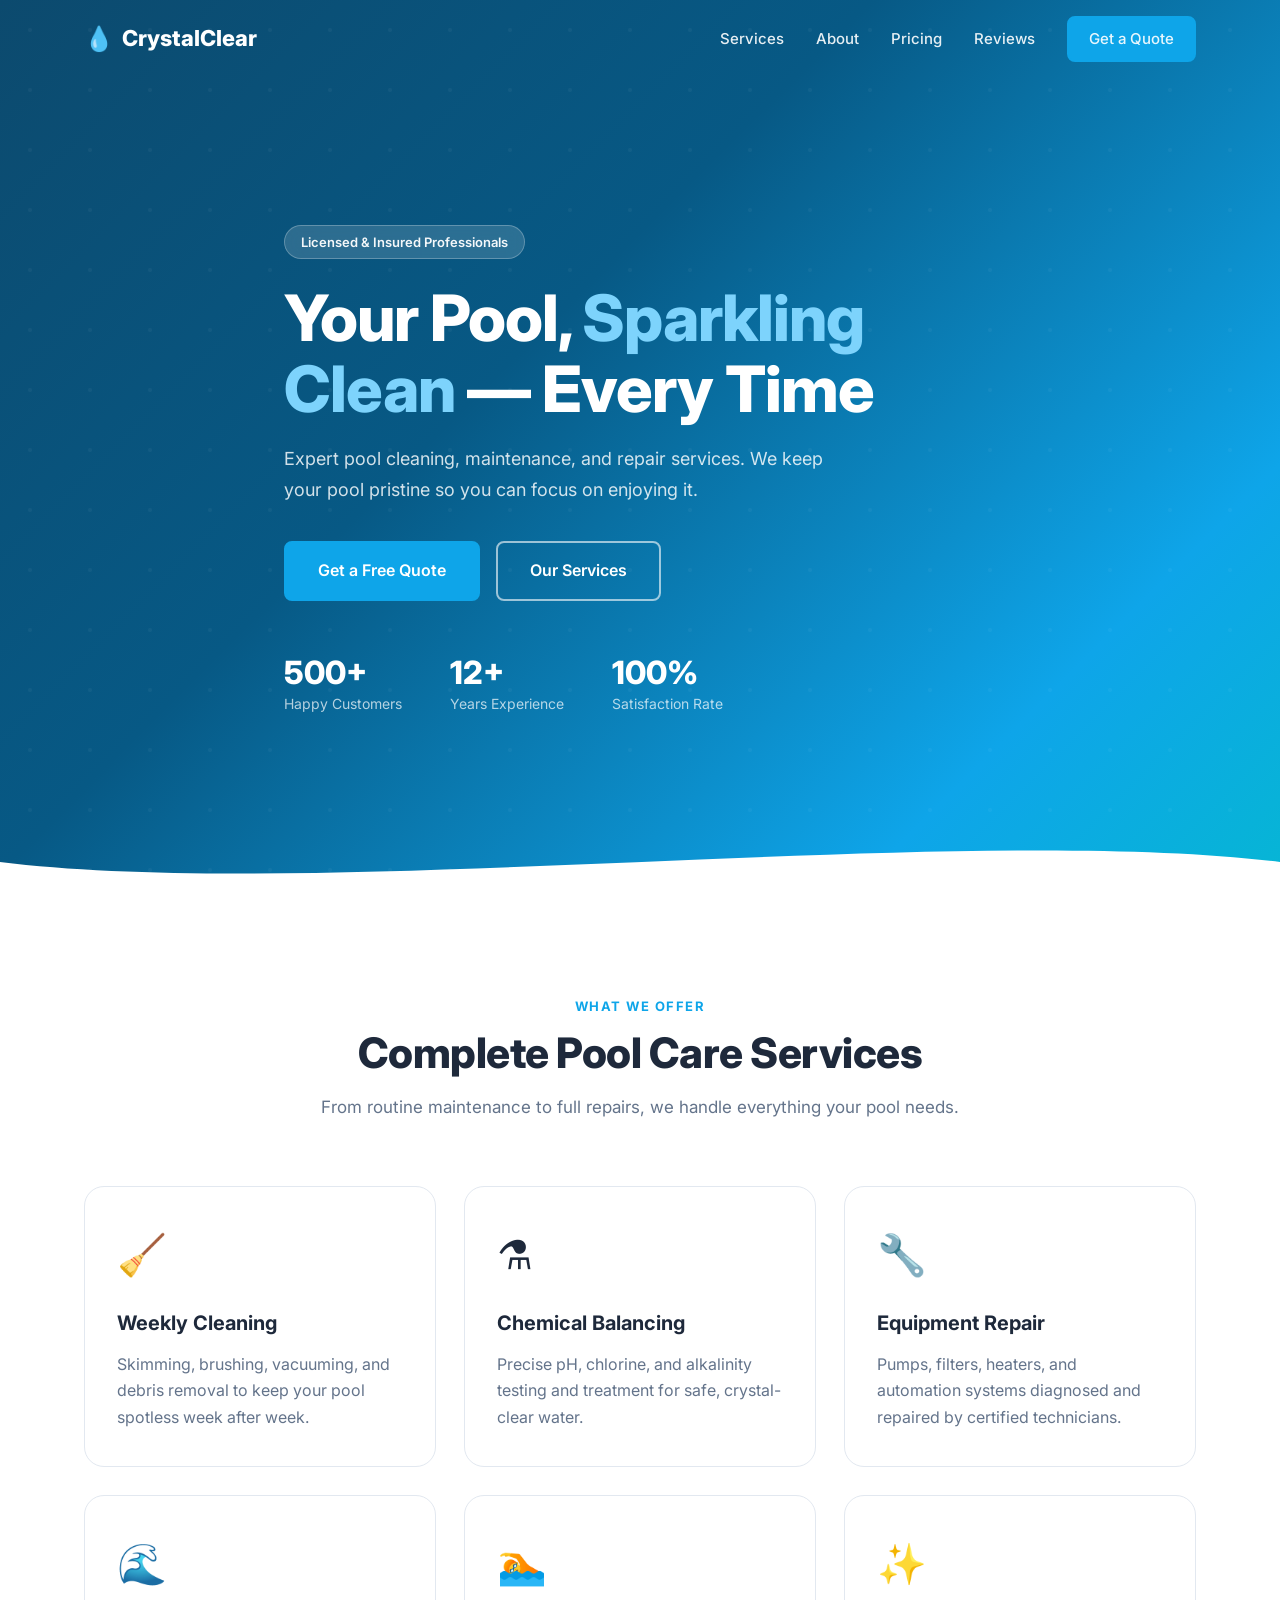
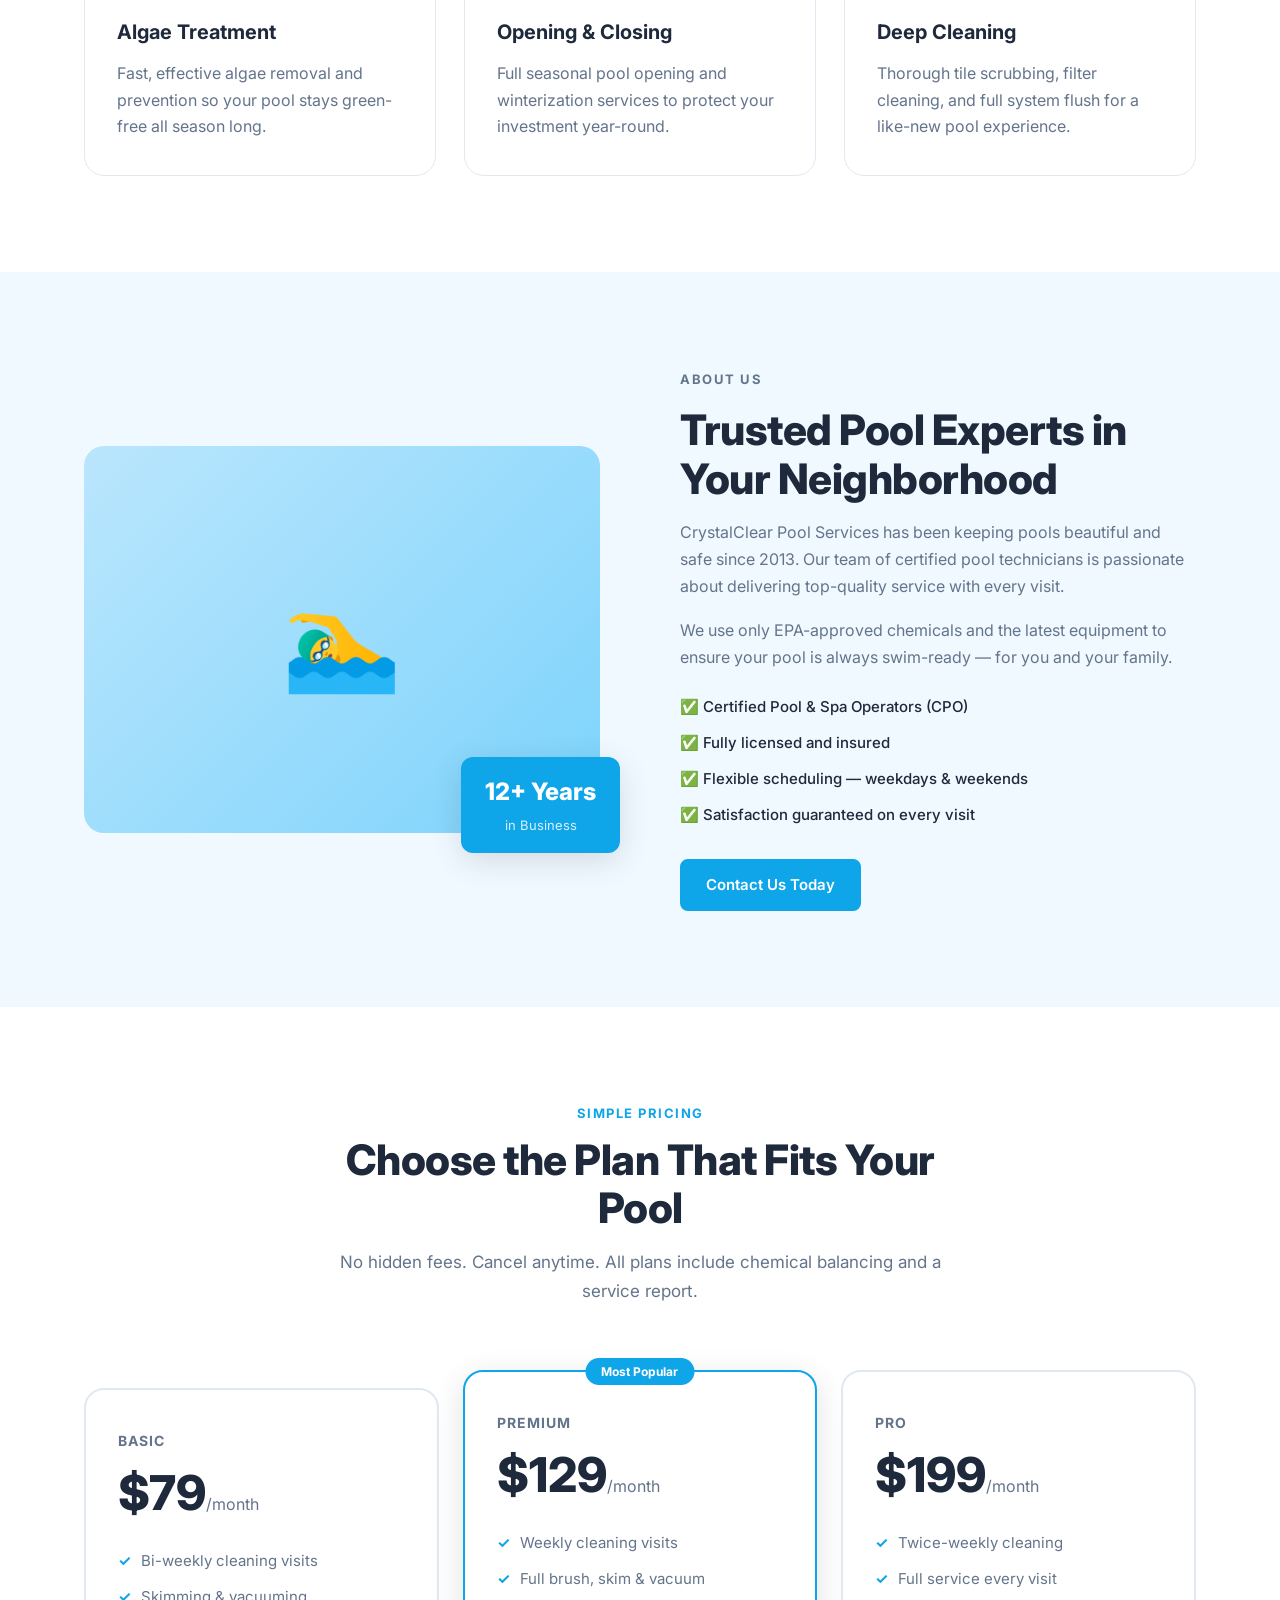
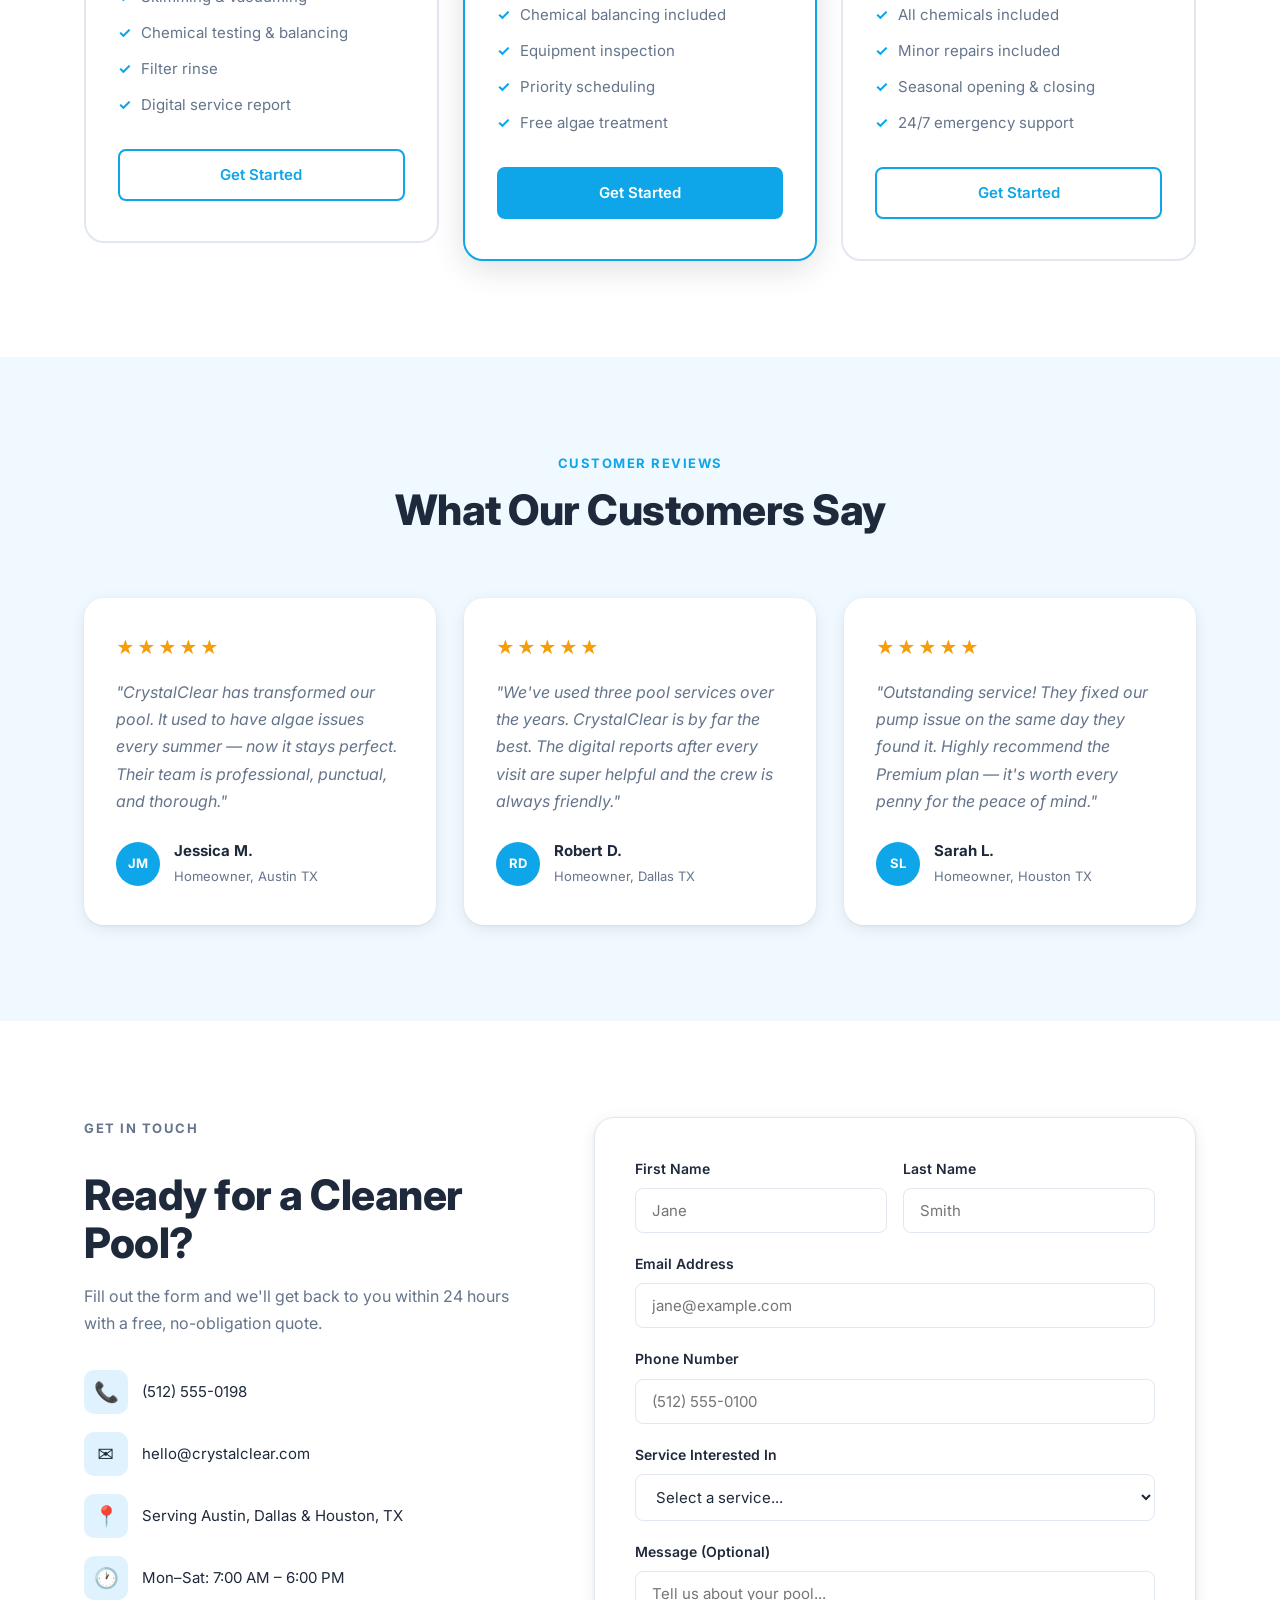
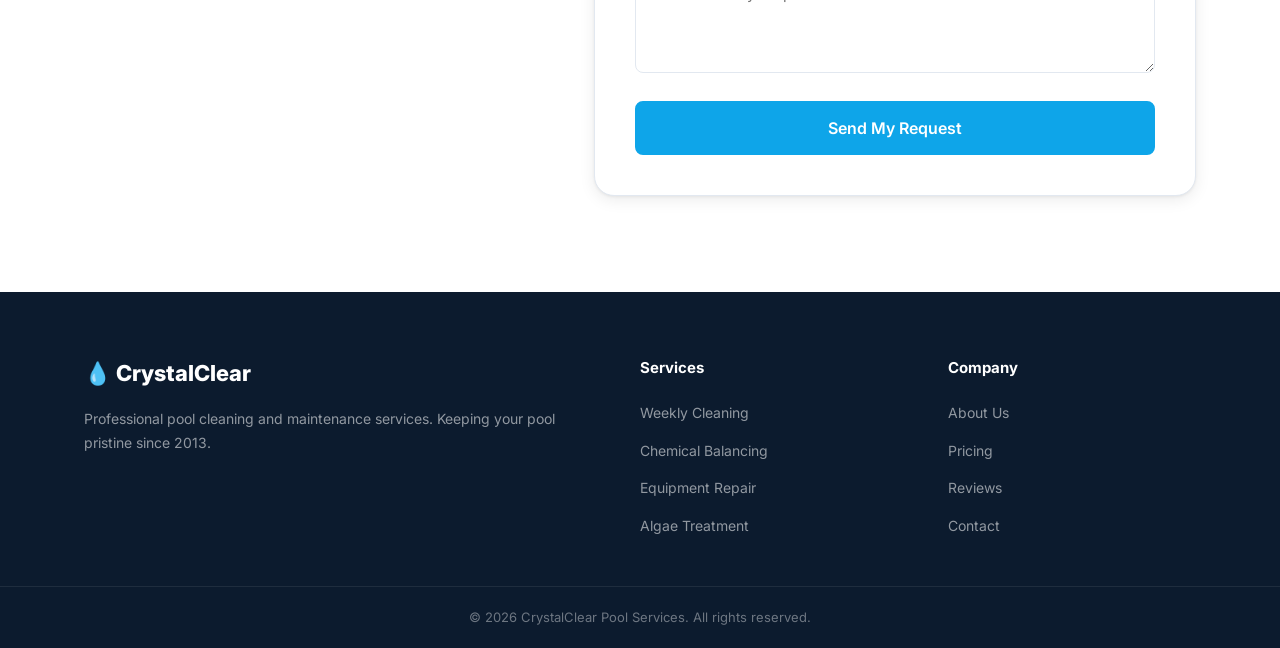
==== index.html @ 4e91f755 "Add pool cleaning business website (CrystalClear Pool Services) Full single-page marketing site with" ====
<!DOCTYPE html>
<html lang="en">
<head>
  <meta charset="UTF-8" />
  <meta name="viewport" content="width=device-width, initial-scale=1.0" />
  <title>CrystalClear Pool Services</title>
  <link rel="stylesheet" href="styles.css" />
  <link rel="preconnect" href="https://fonts.googleapis.com" />
  <link rel="preconnect" href="https://fonts.gstatic.com" crossorigin />
  <link href="https://fonts.googleapis.com/css2?family=Inter:wght@400;500;600;700;800&display=swap" rel="stylesheet" />
</head>
<body>

  <!-- Navigation -->
  <nav class="nav" id="navbar">
    <div class="container nav__inner">
      <a href="#" class="nav__logo">
        <span class="nav__logo-icon">💧</span>
        CrystalClear
      </a>
      <ul class="nav__links" id="navLinks">
        <li><a href="#services">Services</a></li>
        <li><a href="#about">About</a></li>
        <li><a href="#pricing">Pricing</a></li>
        <li><a href="#testimonials">Reviews</a></li>
        <li><a href="#contact" class="btn btn--nav">Get a Quote</a></li>
      </ul>
      <button class="nav__toggle" id="navToggle" aria-label="Toggle menu">
        <span></span><span></span><span></span>
      </button>
    </div>
  </nav>

  <!-- Hero -->
  <section class="hero" id="home">
    <div class="hero__bg"></div>
    <div class="container hero__content">
      <div class="hero__badge">Licensed &amp; Insured Professionals</div>
      <h1 class="hero__title">Your Pool, <span class="text-accent">Sparkling Clean</span> — Every Time</h1>
      <p class="hero__subtitle">Expert pool cleaning, maintenance, and repair services. We keep your pool pristine so you can focus on enjoying it.</p>
      <div class="hero__actions">
        <a href="#contact" class="btn btn--primary btn--lg">Get a Free Quote</a>
        <a href="#services" class="btn btn--outline btn--lg">Our Services</a>
      </div>
      <div class="hero__stats">
        <div class="hero__stat">
          <strong>500+</strong>
          <span>Happy Customers</span>
        </div>
        <div class="hero__stat">
          <strong>12+</strong>
          <span>Years Experience</span>
        </div>
        <div class="hero__stat">
          <strong>100%</strong>
          <span>Satisfaction Rate</span>
        </div>
      </div>
    </div>
    <div class="hero__waves">
      <svg viewBox="0 0 1440 120" preserveAspectRatio="none" xmlns="http://www.w3.org/2000/svg">
        <path d="M0,60 C360,120 1080,0 1440,60 L1440,120 L0,120 Z" fill="#ffffff"/>
      </svg>
    </div>
  </section>

  <!-- Services -->
  <section class="section" id="services">
    <div class="container">
      <div class="section__header">
        <p class="section__label">What We Offer</p>
        <h2 class="section__title">Complete Pool Care Services</h2>
        <p class="section__desc">From routine maintenance to full repairs, we handle everything your pool needs.</p>
      </div>
      <div class="services__grid">
        <div class="service-card">
          <div class="service-card__icon">🧹</div>
          <h3>Weekly Cleaning</h3>
          <p>Skimming, brushing, vacuuming, and debris removal to keep your pool spotless week after week.</p>
        </div>
        <div class="service-card">
          <div class="service-card__icon">⚗️</div>
          <h3>Chemical Balancing</h3>
          <p>Precise pH, chlorine, and alkalinity testing and treatment for safe, crystal-clear water.</p>
        </div>
        <div class="service-card">
          <div class="service-card__icon">🔧</div>
          <h3>Equipment Repair</h3>
          <p>Pumps, filters, heaters, and automation systems diagnosed and repaired by certified technicians.</p>
        </div>
        <div class="service-card">
          <div class="service-card__icon">🌊</div>
          <h3>Algae Treatment</h3>
          <p>Fast, effective algae removal and prevention so your pool stays green-free all season long.</p>
        </div>
        <div class="service-card">
          <div class="service-card__icon">🏊</div>
          <h3>Opening &amp; Closing</h3>
          <p>Full seasonal pool opening and winterization services to protect your investment year-round.</p>
        </div>
        <div class="service-card">
          <div class="service-card__icon">✨</div>
          <h3>Deep Cleaning</h3>
          <p>Thorough tile scrubbing, filter cleaning, and full system flush for a like-new pool experience.</p>
        </div>
      </div>
    </div>
  </section>

  <!-- About -->
  <section class="section section--alt" id="about">
    <div class="container about__grid">
      <div class="about__visual">
        <div class="about__img-wrap">
          <div class="about__img-placeholder">
            <span>🏊‍♂️</span>
          </div>
          <div class="about__badge-card">
            <strong>12+ Years</strong>
            <span>in Business</span>
          </div>
        </div>
      </div>
      <div class="about__content">
        <p class="section__label">About Us</p>
        <h2 class="section__title">Trusted Pool Experts in Your Neighborhood</h2>
        <p>CrystalClear Pool Services has been keeping pools beautiful and safe since 2013. Our team of certified pool technicians is passionate about delivering top-quality service with every visit.</p>
        <p>We use only EPA-approved chemicals and the latest equipment to ensure your pool is always swim-ready — for you and your family.</p>
        <ul class="about__list">
          <li>✅ Certified Pool &amp; Spa Operators (CPO)</li>
          <li>✅ Fully licensed and insured</li>
          <li>✅ Flexible scheduling — weekdays &amp; weekends</li>
          <li>✅ Satisfaction guaranteed on every visit</li>
        </ul>
        <a href="#contact" class="btn btn--primary">Contact Us Today</a>
      </div>
    </div>
  </section>

  <!-- Pricing -->
  <section class="section" id="pricing">
    <div class="container">
      <div class="section__header">
        <p class="section__label">Simple Pricing</p>
        <h2 class="section__title">Choose the Plan That Fits Your Pool</h2>
        <p class="section__desc">No hidden fees. Cancel anytime. All plans include chemical balancing and a service report.</p>
      </div>
      <div class="pricing__grid">
        <div class="pricing-card">
          <div class="pricing-card__name">Basic</div>
          <div class="pricing-card__price"><span class="price-amount">$79</span><span class="price-period">/month</span></div>
          <ul class="pricing-card__features">
            <li>Bi-weekly cleaning visits</li>
            <li>Skimming &amp; vacuuming</li>
            <li>Chemical testing &amp; balancing</li>
            <li>Filter rinse</li>
            <li>Digital service report</li>
          </ul>
          <a href="#contact" class="btn btn--outline btn--full">Get Started</a>
        </div>
        <div class="pricing-card pricing-card--featured">
          <div class="pricing-card__badge">Most Popular</div>
          <div class="pricing-card__name">Premium</div>
          <div class="pricing-card__price"><span class="price-amount">$129</span><span class="price-period">/month</span></div>
          <ul class="pricing-card__features">
            <li>Weekly cleaning visits</li>
            <li>Full brush, skim &amp; vacuum</li>
            <li>Chemical balancing included</li>
            <li>Equipment inspection</li>
            <li>Priority scheduling</li>
            <li>Free algae treatment</li>
          </ul>
          <a href="#contact" class="btn btn--primary btn--full">Get Started</a>
        </div>
        <div class="pricing-card">
          <div class="pricing-card__name">Pro</div>
          <div class="pricing-card__price"><span class="price-amount">$199</span><span class="price-period">/month</span></div>
          <ul class="pricing-card__features">
            <li>Twice-weekly cleaning</li>
            <li>Full service every visit</li>
            <li>All chemicals included</li>
            <li>Minor repairs included</li>
            <li>Seasonal opening &amp; closing</li>
            <li>24/7 emergency support</li>
          </ul>
          <a href="#contact" class="btn btn--outline btn--full">Get Started</a>
        </div>
      </div>
    </div>
  </section>

  <!-- Testimonials -->
  <section class="section section--alt" id="testimonials">
    <div class="container">
      <div class="section__header">
        <p class="section__label">Customer Reviews</p>
        <h2 class="section__title">What Our Customers Say</h2>
      </div>
      <div class="testimonials__grid">
        <div class="testimonial-card">
          <div class="testimonial-card__stars">★★★★★</div>
          <p>"CrystalClear has transformed our pool. It used to have algae issues every summer — now it stays perfect. Their team is professional, punctual, and thorough."</p>
          <div class="testimonial-card__author">
            <div class="testimonial-card__avatar">JM</div>
            <div>
              <strong>Jessica M.</strong>
              <span>Homeowner, Austin TX</span>
            </div>
          </div>
        </div>
        <div class="testimonial-card">
          <div class="testimonial-card__stars">★★★★★</div>
          <p>"We've used three pool services over the years. CrystalClear is by far the best. The digital reports after every visit are super helpful and the crew is always friendly."</p>
          <div class="testimonial-card__author">
            <div class="testimonial-card__avatar">RD</div>
            <div>
              <strong>Robert D.</strong>
              <span>Homeowner, Dallas TX</span>
            </div>
          </div>
        </div>
        <div class="testimonial-card">
          <div class="testimonial-card__stars">★★★★★</div>
          <p>"Outstanding service! They fixed our pump issue on the same day they found it. Highly recommend the Premium plan — it's worth every penny for the peace of mind."</p>
          <div class="testimonial-card__author">
            <div class="testimonial-card__avatar">SL</div>
            <div>
              <strong>Sarah L.</strong>
              <span>Homeowner, Houston TX</span>
            </div>
          </div>
        </div>
      </div>
    </div>
  </section>

  <!-- Contact / CTA -->
  <section class="section contact" id="contact">
    <div class="container">
      <div class="contact__grid">
        <div class="contact__info">
          <p class="section__label">Get In Touch</p>
          <h2 class="section__title">Ready for a Cleaner Pool?</h2>
          <p>Fill out the form and we'll get back to you within 24 hours with a free, no-obligation quote.</p>
          <ul class="contact__details">
            <li>
              <span class="contact__icon">📞</span>
              <span>(512) 555-0198</span>
            </li>
            <li>
              <span class="contact__icon">✉️</span>
              <span>hello@crystalclear.com</span>
            </li>
            <li>
              <span class="contact__icon">📍</span>
              <span>Serving Austin, Dallas &amp; Houston, TX</span>
            </li>
            <li>
              <span class="contact__icon">🕐</span>
              <span>Mon–Sat: 7:00 AM – 6:00 PM</span>
            </li>
          </ul>
        </div>
        <form class="contact__form" id="contactForm">
          <div class="form-row">
            <div class="form-group">
              <label for="firstName">First Name</label>
              <input type="text" id="firstName" name="firstName" placeholder="Jane" required />
            </div>
            <div class="form-group">
              <label for="lastName">Last Name</label>
              <input type="text" id="lastName" name="lastName" placeholder="Smith" required />
            </div>
          </div>
          <div class="form-group">
            <label for="email">Email Address</label>
            <input type="email" id="email" name="email" placeholder="jane@example.com" required />
          </div>
          <div class="form-group">
            <label for="phone">Phone Number</label>
            <input type="tel" id="phone" name="phone" placeholder="(512) 555-0100" />
          </div>
          <div class="form-group">
            <label for="service">Service Interested In</label>
            <select id="service" name="service">
              <option value="">Select a service...</option>
              <option>Weekly Cleaning</option>
              <option>Chemical Balancing</option>
              <option>Equipment Repair</option>
              <option>Algae Treatment</option>
              <option>Pool Opening / Closing</option>
              <option>Deep Cleaning</option>
              <option>Monthly Plan</option>
            </select>
          </div>
          <div class="form-group">
            <label for="message">Message (Optional)</label>
            <textarea id="message" name="message" rows="4" placeholder="Tell us about your pool..."></textarea>
          </div>
          <button type="submit" class="btn btn--primary btn--full btn--lg">Send My Request</button>
          <div class="form__success" id="formSuccess">
            ✅ Thanks! We'll be in touch within 24 hours.
          </div>
        </form>
      </div>
    </div>
  </section>

  <!-- Footer -->
  <footer class="footer">
    <div class="container footer__inner">
      <div class="footer__brand">
        <a href="#" class="nav__logo">💧 CrystalClear</a>
        <p>Professional pool cleaning and maintenance services. Keeping your pool pristine since 2013.</p>
      </div>
      <div class="footer__links">
        <h4>Services</h4>
        <ul>
          <li><a href="#services">Weekly Cleaning</a></li>
          <li><a href="#services">Chemical Balancing</a></li>
          <li><a href="#services">Equipment Repair</a></li>
          <li><a href="#services">Algae Treatment</a></li>
        </ul>
      </div>
      <div class="footer__links">
        <h4>Company</h4>
        <ul>
          <li><a href="#about">About Us</a></li>
          <li><a href="#pricing">Pricing</a></li>
          <li><a href="#testimonials">Reviews</a></li>
          <li><a href="#contact">Contact</a></li>
        </ul>
      </div>
    </div>
    <div class="footer__bottom">
      <div class="container">
        <p>&copy; 2026 CrystalClear Pool Services. All rights reserved.</p>
      </div>
    </div>
  </footer>

  <script src="script.js"></script>
</body>
</html>
---- styles.css ----
/* ===========================
   CSS Custom Properties
=========================== */
:root {
  --color-primary: #0ea5e9;
  --color-primary-dark: #0284c7;
  --color-primary-light: #e0f2fe;
  --color-accent: #06b6d4;
  --color-bg: #ffffff;
  --color-bg-alt: #f0f9ff;
  --color-text: #1e293b;
  --color-text-muted: #64748b;
  --color-border: #e2e8f0;
  --color-white: #ffffff;
  --font: 'Inter', system-ui, -apple-system, sans-serif;
  --radius: 12px;
  --radius-lg: 20px;
  --shadow: 0 1px 3px rgba(0,0,0,.06), 0 4px 16px rgba(0,0,0,.08);
  --shadow-lg: 0 8px 32px rgba(0,0,0,.12);
  --transition: .25s ease;
}

/* ===========================
   Reset & Base
=========================== */
*, *::before, *::after { box-sizing: border-box; margin: 0; padding: 0; }

html { scroll-behavior: smooth; }

body {
  font-family: var(--font);
  color: var(--color-text);
  background: var(--color-bg);
  line-height: 1.6;
  overflow-x: hidden;
}

img { max-width: 100%; display: block; }

a { text-decoration: none; color: inherit; }

ul { list-style: none; }

/* ===========================
   Utilities
=========================== */
.container {
  max-width: 1160px;
  margin: 0 auto;
  padding: 0 24px;
}

.text-accent { color: var(--color-primary); }

/* ===========================
   Buttons
=========================== */
.btn {
  display: inline-flex;
  align-items: center;
  justify-content: center;
  gap: 8px;
  padding: 12px 24px;
  border-radius: 8px;
  font-weight: 600;
  font-size: 15px;
  font-family: var(--font);
  cursor: pointer;
  transition: var(--transition);
  border: 2px solid transparent;
  white-space: nowrap;
}

.btn--primary {
  background: var(--color-primary);
  color: var(--color-white);
  border-color: var(--color-primary);
}
.btn--primary:hover {
  background: var(--color-primary-dark);
  border-color: var(--color-primary-dark);
  transform: translateY(-1px);
  box-shadow: 0 4px 12px rgba(14,165,233,.35);
}

.btn--outline {
  background: transparent;
  color: var(--color-primary);
  border-color: var(--color-primary);
}
.btn--outline:hover {
  background: var(--color-primary-light);
  transform: translateY(-1px);
}

.btn--nav {
  background: var(--color-primary);
  color: var(--color-white);
  border-color: var(--color-primary);
  padding: 9px 20px;
  font-size: 14px;
}
.btn--nav:hover {
  background: var(--color-primary-dark);
}

.btn--lg { padding: 15px 32px; font-size: 16px; }
.btn--full { width: 100%; }

/* ===========================
   Navigation
=========================== */
.nav {
  position: fixed;
  top: 0;
  left: 0;
  right: 0;
  z-index: 1000;
  padding: 16px 0;
  transition: background var(--transition), box-shadow var(--transition);
}
.nav.scrolled {
  background: rgba(255,255,255,.96);
  backdrop-filter: blur(12px);
  box-shadow: 0 2px 16px rgba(0,0,0,.08);
}

.nav__inner {
  display: flex;
  align-items: center;
  justify-content: space-between;
}

.nav__logo {
  display: flex;
  align-items: center;
  gap: 8px;
  font-size: 22px;
  font-weight: 800;
  color: var(--color-white);
  transition: color var(--transition);
}
.nav.scrolled .nav__logo { color: var(--color-text); }

.nav__logo-icon { font-size: 24px; }

.nav__links {
  display: flex;
  align-items: center;
  gap: 32px;
}

.nav__links a {
  font-size: 15px;
  font-weight: 500;
  color: rgba(255,255,255,.9);
  transition: color var(--transition);
}
.nav.scrolled .nav__links a { color: var(--color-text); }
.nav__links a:hover { color: var(--color-primary); }

.nav__toggle {
  display: none;
  flex-direction: column;
  gap: 5px;
  background: none;
  border: none;
  cursor: pointer;
  padding: 4px;
}
.nav__toggle span {
  display: block;
  width: 24px;
  height: 2px;
  background: var(--color-white);
  border-radius: 2px;
  transition: var(--transition);
}
.nav.scrolled .nav__toggle span { background: var(--color-text); }

/* ===========================
   Hero
=========================== */
.hero {
  position: relative;
  min-height: 100vh;
  display: flex;
  align-items: center;
  padding: 120px 0 80px;
  overflow: hidden;
}

.hero__bg {
  position: absolute;
  inset: 0;
  background: linear-gradient(135deg, #0c4a6e 0%, #075985 40%, #0ea5e9 80%, #06b6d4 100%);
  z-index: -2;
}

.hero__bg::before {
  content: '';
  position: absolute;
  inset: 0;
  background: url("data:image/svg+xml,%3Csvg width='60' height='60' viewBox='0 0 60 60' xmlns='http://www.w3.org/2000/svg'%3E%3Cg fill='none' fill-rule='evenodd'%3E%3Cg fill='%23ffffff' fill-opacity='0.04'%3E%3Ccircle cx='30' cy='30' r='2'/%3E%3C/g%3E%3C/g%3E%3C/svg%3E");
  z-index: -1;
}

.hero__content {
  max-width: 760px;
  color: var(--color-white);
}

.hero__badge {
  display: inline-flex;
  align-items: center;
  gap: 8px;
  background: rgba(255,255,255,.15);
  backdrop-filter: blur(8px);
  border: 1px solid rgba(255,255,255,.25);
  padding: 6px 16px;
  border-radius: 100px;
  font-size: 13px;
  font-weight: 600;
  margin-bottom: 24px;
  color: rgba(255,255,255,.95);
}

.hero__title {
  font-size: clamp(36px, 5vw, 64px);
  font-weight: 800;
  line-height: 1.1;
  margin-bottom: 20px;
  letter-spacing: -1px;
}
.hero__title .text-accent { color: #7dd3fc; }

.hero__subtitle {
  font-size: 18px;
  color: rgba(255,255,255,.82);
  margin-bottom: 36px;
  max-width: 560px;
  line-height: 1.7;
}

.hero__actions {
  display: flex;
  gap: 16px;
  flex-wrap: wrap;
  margin-bottom: 56px;
}

.hero__actions .btn--outline {
  color: var(--color-white);
  border-color: rgba(255,255,255,.6);
}
.hero__actions .btn--outline:hover {
  background: rgba(255,255,255,.15);
  border-color: rgba(255,255,255,.9);
}

.hero__stats {
  display: flex;
  gap: 48px;
  flex-wrap: wrap;
}

.hero__stat strong {
  display: block;
  font-size: 32px;
  font-weight: 800;
  color: var(--color-white);
  line-height: 1;
}
.hero__stat span {
  font-size: 14px;
  color: rgba(255,255,255,.7);
  margin-top: 4px;
  display: block;
}

.hero__waves {
  position: absolute;
  bottom: -2px;
  left: 0;
  right: 0;
}
.hero__waves svg {
  display: block;
  width: 100%;
  height: 80px;
}

/* ===========================
   Sections
=========================== */
.section {
  padding: 96px 0;
}
.section--alt {
  background: var(--color-bg-alt);
}

.section__header {
  text-align: center;
  max-width: 640px;
  margin: 0 auto 64px;
}

.section__label {
  font-size: 13px;
  font-weight: 700;
  text-transform: uppercase;
  letter-spacing: 1.5px;
  color: var(--color-primary);
  margin-bottom: 12px;
}

.section__title {
  font-size: clamp(28px, 3.5vw, 42px);
  font-weight: 800;
  line-height: 1.15;
  letter-spacing: -0.5px;
  margin-bottom: 16px;
  color: var(--color-text);
}

.section__desc {
  font-size: 17px;
  color: var(--color-text-muted);
  line-height: 1.7;
}

/* ===========================
   Services
=========================== */
.services__grid {
  display: grid;
  grid-template-columns: repeat(auto-fit, minmax(300px, 1fr));
  gap: 28px;
}

.service-card {
  background: var(--color-white);
  border: 1px solid var(--color-border);
  border-radius: var(--radius-lg);
  padding: 36px 32px;
  transition: var(--transition);
}
.service-card:hover {
  transform: translateY(-4px);
  box-shadow: var(--shadow-lg);
  border-color: var(--color-primary-light);
}

.service-card__icon {
  font-size: 40px;
  margin-bottom: 20px;
  display: block;
}

.service-card h3 {
  font-size: 20px;
  font-weight: 700;
  margin-bottom: 12px;
  color: var(--color-text);
}

.service-card p {
  color: var(--color-text-muted);
  line-height: 1.65;
}

/* ===========================
   About
=========================== */
.about__grid {
  display: grid;
  grid-template-columns: 1fr 1fr;
  gap: 80px;
  align-items: center;
}

.about__img-wrap {
  position: relative;
}

.about__img-placeholder {
  background: linear-gradient(135deg, #bae6fd, #7dd3fc);
  border-radius: var(--radius-lg);
  aspect-ratio: 4/3;
  display: flex;
  align-items: center;
  justify-content: center;
  font-size: 96px;
}

.about__badge-card {
  position: absolute;
  bottom: -20px;
  right: -20px;
  background: var(--color-primary);
  color: var(--color-white);
  border-radius: var(--radius);
  padding: 16px 24px;
  box-shadow: var(--shadow-lg);
  text-align: center;
}
.about__badge-card strong {
  display: block;
  font-size: 24px;
  font-weight: 800;
}
.about__badge-card span {
  font-size: 13px;
  opacity: .85;
}

.about__content p {
  color: var(--color-text-muted);
  line-height: 1.7;
  margin-bottom: 16px;
}

.about__list {
  margin: 24px 0 32px;
  display: flex;
  flex-direction: column;
  gap: 12px;
}

.about__list li {
  font-size: 15px;
  font-weight: 500;
  color: var(--color-text);
}

/* ===========================
   Pricing
=========================== */
.pricing__grid {
  display: grid;
  grid-template-columns: repeat(3, 1fr);
  gap: 24px;
  align-items: center;
}

.pricing-card {
  border: 2px solid var(--color-border);
  border-radius: var(--radius-lg);
  padding: 40px 32px;
  background: var(--color-white);
  position: relative;
  transition: var(--transition);
}
.pricing-card:hover {
  box-shadow: var(--shadow-lg);
}

.pricing-card--featured {
  border-color: var(--color-primary);
  box-shadow: var(--shadow-lg);
  transform: scale(1.03);
}

.pricing-card__badge {
  position: absolute;
  top: -14px;
  left: 50%;
  transform: translateX(-50%);
  background: var(--color-primary);
  color: var(--color-white);
  font-size: 12px;
  font-weight: 700;
  padding: 4px 16px;
  border-radius: 100px;
  white-space: nowrap;
}

.pricing-card__name {
  font-size: 14px;
  font-weight: 700;
  text-transform: uppercase;
  letter-spacing: 1px;
  color: var(--color-text-muted);
  margin-bottom: 16px;
}

.pricing-card__price {
  margin-bottom: 32px;
}
.price-amount {
  font-size: 48px;
  font-weight: 800;
  color: var(--color-text);
  line-height: 1;
}
.price-period {
  font-size: 16px;
  color: var(--color-text-muted);
}

.pricing-card__features {
  margin-bottom: 32px;
  display: flex;
  flex-direction: column;
  gap: 12px;
}

.pricing-card__features li {
  font-size: 15px;
  color: var(--color-text-muted);
  display: flex;
  align-items: center;
  gap: 10px;
}
.pricing-card__features li::before {
  content: '✓';
  color: var(--color-primary);
  font-weight: 700;
  flex-shrink: 0;
}

/* ===========================
   Testimonials
=========================== */
.testimonials__grid {
  display: grid;
  grid-template-columns: repeat(auto-fit, minmax(300px, 1fr));
  gap: 28px;
}

.testimonial-card {
  background: var(--color-white);
  border-radius: var(--radius-lg);
  padding: 36px 32px;
  box-shadow: var(--shadow);
  transition: var(--transition);
}
.testimonial-card:hover {
  transform: translateY(-3px);
  box-shadow: var(--shadow-lg);
}

.testimonial-card__stars {
  color: #f59e0b;
  font-size: 18px;
  margin-bottom: 16px;
  letter-spacing: 2px;
}

.testimonial-card p {
  color: var(--color-text-muted);
  line-height: 1.7;
  font-style: italic;
  margin-bottom: 24px;
}

.testimonial-card__author {
  display: flex;
  align-items: center;
  gap: 14px;
}

.testimonial-card__avatar {
  width: 44px;
  height: 44px;
  border-radius: 50%;
  background: var(--color-primary);
  color: var(--color-white);
  display: flex;
  align-items: center;
  justify-content: center;
  font-size: 13px;
  font-weight: 700;
  flex-shrink: 0;
}

.testimonial-card__author strong {
  display: block;
  font-size: 15px;
  color: var(--color-text);
}
.testimonial-card__author span {
  font-size: 13px;
  color: var(--color-text-muted);
}

/* ===========================
   Contact
=========================== */
.contact__grid {
  display: grid;
  grid-template-columns: 1fr 1.4fr;
  gap: 80px;
  align-items: start;
}

.contact__info p {
  color: var(--color-text-muted);
  line-height: 1.7;
  margin-bottom: 32px;
}

.contact__details {
  display: flex;
  flex-direction: column;
  gap: 18px;
}

.contact__details li {
  display: flex;
  align-items: center;
  gap: 14px;
  font-size: 15px;
}

.contact__icon {
  font-size: 20px;
  width: 44px;
  height: 44px;
  background: var(--color-primary-light);
  border-radius: 10px;
  display: flex;
  align-items: center;
  justify-content: center;
  flex-shrink: 0;
}

.contact__form {
  background: var(--color-white);
  border: 1px solid var(--color-border);
  border-radius: var(--radius-lg);
  padding: 40px;
  box-shadow: var(--shadow);
}

.form-row {
  display: grid;
  grid-template-columns: 1fr 1fr;
  gap: 16px;
}

.form-group {
  margin-bottom: 20px;
}

.form-group label {
  display: block;
  font-size: 14px;
  font-weight: 600;
  color: var(--color-text);
  margin-bottom: 8px;
}

.form-group input,
.form-group select,
.form-group textarea {
  width: 100%;
  padding: 12px 16px;
  border: 1.5px solid var(--color-border);
  border-radius: 8px;
  font-family: var(--font);
  font-size: 15px;
  color: var(--color-text);
  background: var(--color-white);
  transition: border-color var(--transition), box-shadow var(--transition);
  outline: none;
}

.form-group input:focus,
.form-group select:focus,
.form-group textarea:focus {
  border-color: var(--color-primary);
  box-shadow: 0 0 0 3px rgba(14,165,233,.12);
}

.form-group select { cursor: pointer; }

.form-group textarea { resize: vertical; min-height: 100px; }

.form__success {
  display: none;
  margin-top: 16px;
  padding: 14px 18px;
  background: #f0fdf4;
  border: 1px solid #86efac;
  border-radius: 8px;
  color: #166534;
  font-size: 15px;
  font-weight: 500;
  text-align: center;
}

/* ===========================
   Footer
=========================== */
.footer {
  background: #0c1b2e;
  color: rgba(255,255,255,.7);
}

.footer__inner {
  display: grid;
  grid-template-columns: 2fr 1fr 1fr;
  gap: 60px;
  padding: 64px 24px 48px;
}

.footer__brand .nav__logo {
  color: var(--color-white);
  margin-bottom: 16px;
  display: inline-flex;
}

.footer__brand p {
  font-size: 14px;
  line-height: 1.7;
  color: rgba(255,255,255,.55);
}

.footer__links h4 {
  color: var(--color-white);
  font-size: 15px;
  font-weight: 700;
  margin-bottom: 20px;
}

.footer__links ul {
  display: flex;
  flex-direction: column;
  gap: 12px;
}

.footer__links a {
  font-size: 14px;
  color: rgba(255,255,255,.55);
  transition: color var(--transition);
}
.footer__links a:hover { color: var(--color-white); }

.footer__bottom {
  border-top: 1px solid rgba(255,255,255,.08);
  padding: 20px 24px;
  text-align: center;
}

.footer__bottom p {
  font-size: 13px;
  color: rgba(255,255,255,.4);
}

/* ===========================
   Responsive
=========================== */
@media (max-width: 1024px) {
  .pricing__grid {
    grid-template-columns: 1fr;
    max-width: 440px;
    margin: 0 auto;
  }
  .pricing-card--featured {
    transform: none;
  }
  .about__grid,
  .contact__grid {
    grid-template-columns: 1fr;
    gap: 40px;
  }
  .footer__inner {
    grid-template-columns: 1fr 1fr;
  }
  .footer__brand {
    grid-column: 1 / -1;
  }
}

@media (max-width: 768px) {
  .nav__links {
    display: none;
    position: absolute;
    top: 100%;
    left: 0;
    right: 0;
    background: var(--color-white);
    flex-direction: column;
    gap: 0;
    padding: 8px 0 16px;
    box-shadow: var(--shadow-lg);
  }
  .nav__links.open { display: flex; }
  .nav__links a {
    color: var(--color-text);
    padding: 12px 24px;
    width: 100%;
  }
  .nav__links .btn--nav {
    margin: 8px 24px 0;
    width: calc(100% - 48px);
  }
  .nav__toggle { display: flex; }

  .hero { padding: 100px 0 60px; }
  .hero__stats { gap: 28px; }

  .section { padding: 64px 0; }
  .section__header { margin-bottom: 40px; }

  .services__grid { grid-template-columns: 1fr; }
  .testimonials__grid { grid-template-columns: 1fr; }

  .form-row { grid-template-columns: 1fr; }

  .contact__form { padding: 28px 24px; }

  .footer__inner {
    grid-template-columns: 1fr;
    gap: 32px;
    padding: 48px 24px 32px;
  }
}

@media (max-width: 480px) {
  .hero__actions { flex-direction: column; }
  .hero__actions .btn { width: 100%; }
}

/* ===========================
   Animations
=========================== */
@keyframes fadeInUp {
  from { opacity: 0; transform: translateY(24px); }
  to   { opacity: 1; transform: translateY(0); }
}

.fade-in-up {
  opacity: 0;
  animation: fadeInUp .6s ease forwards;
}
.fade-in-up-1 { animation-delay: .1s; }
.fade-in-up-2 { animation-delay: .2s; }
.fade-in-up-3 { animation-delay: .3s; }
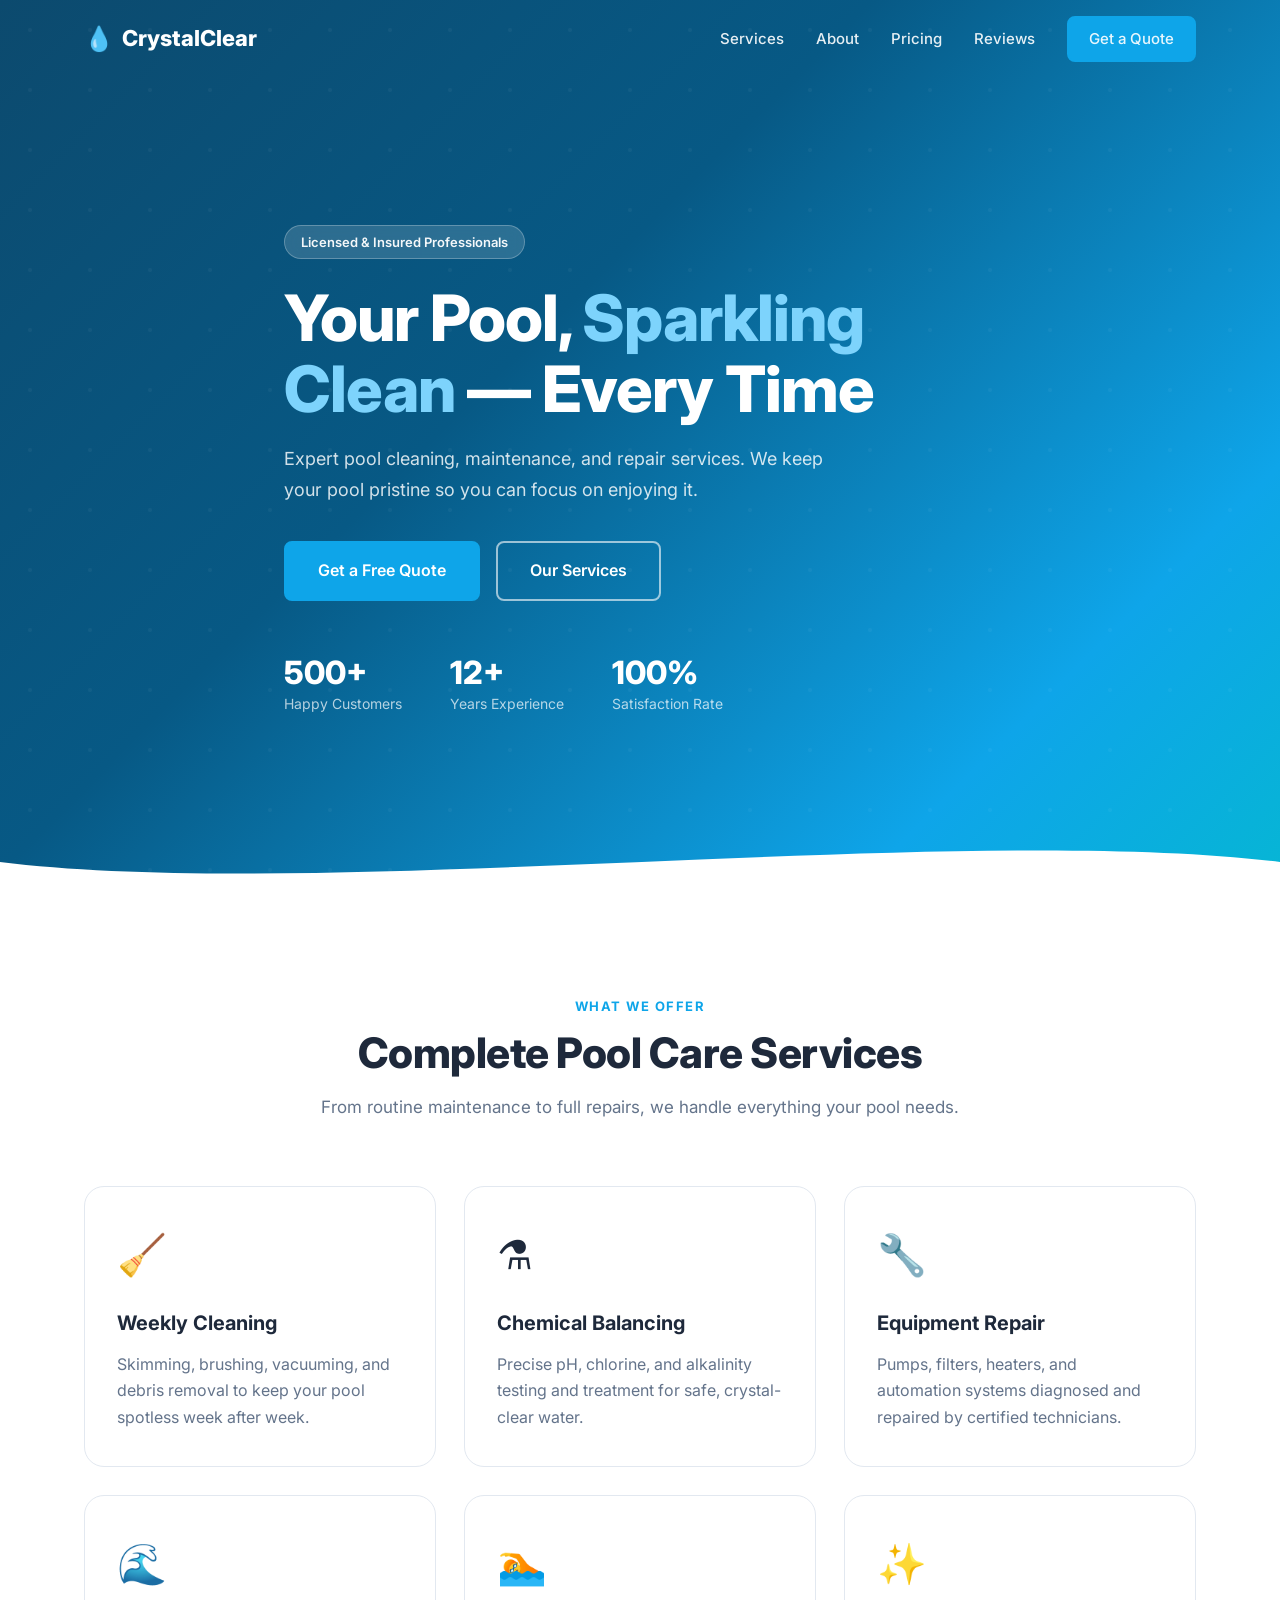
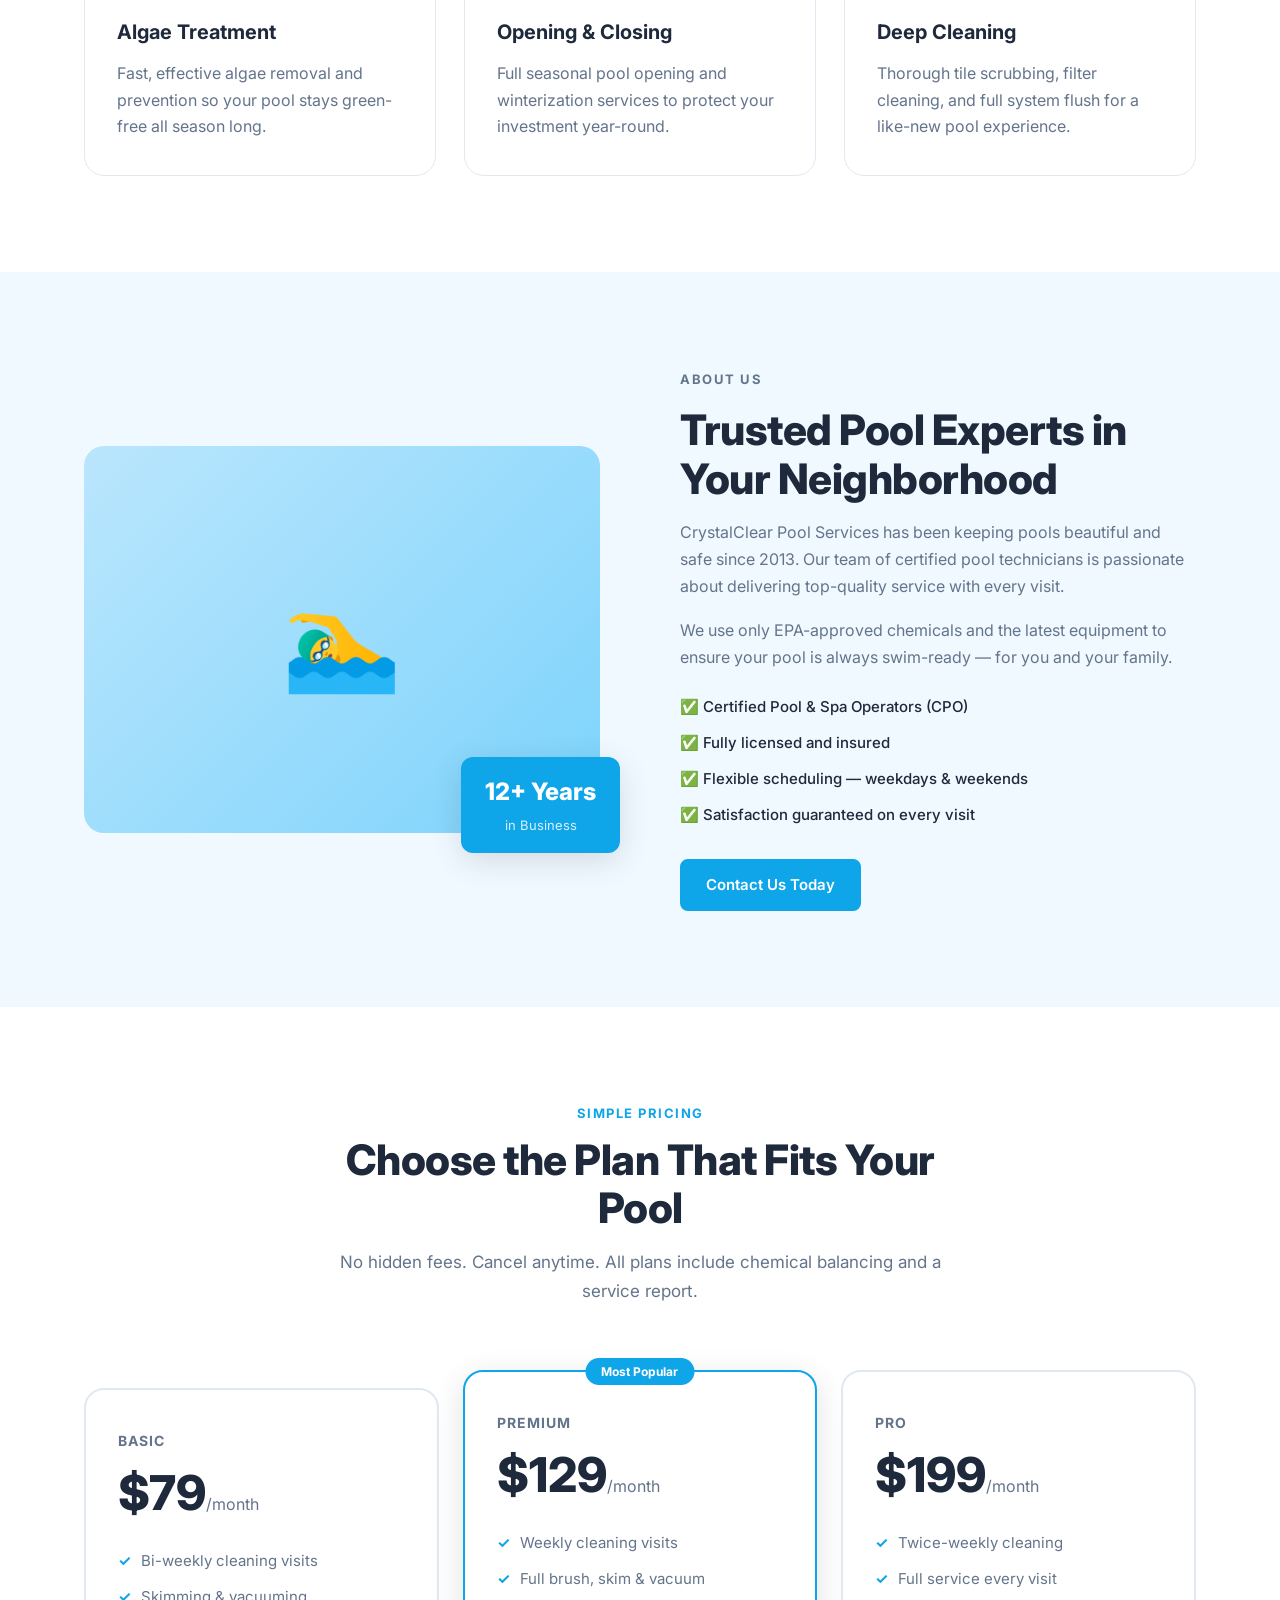
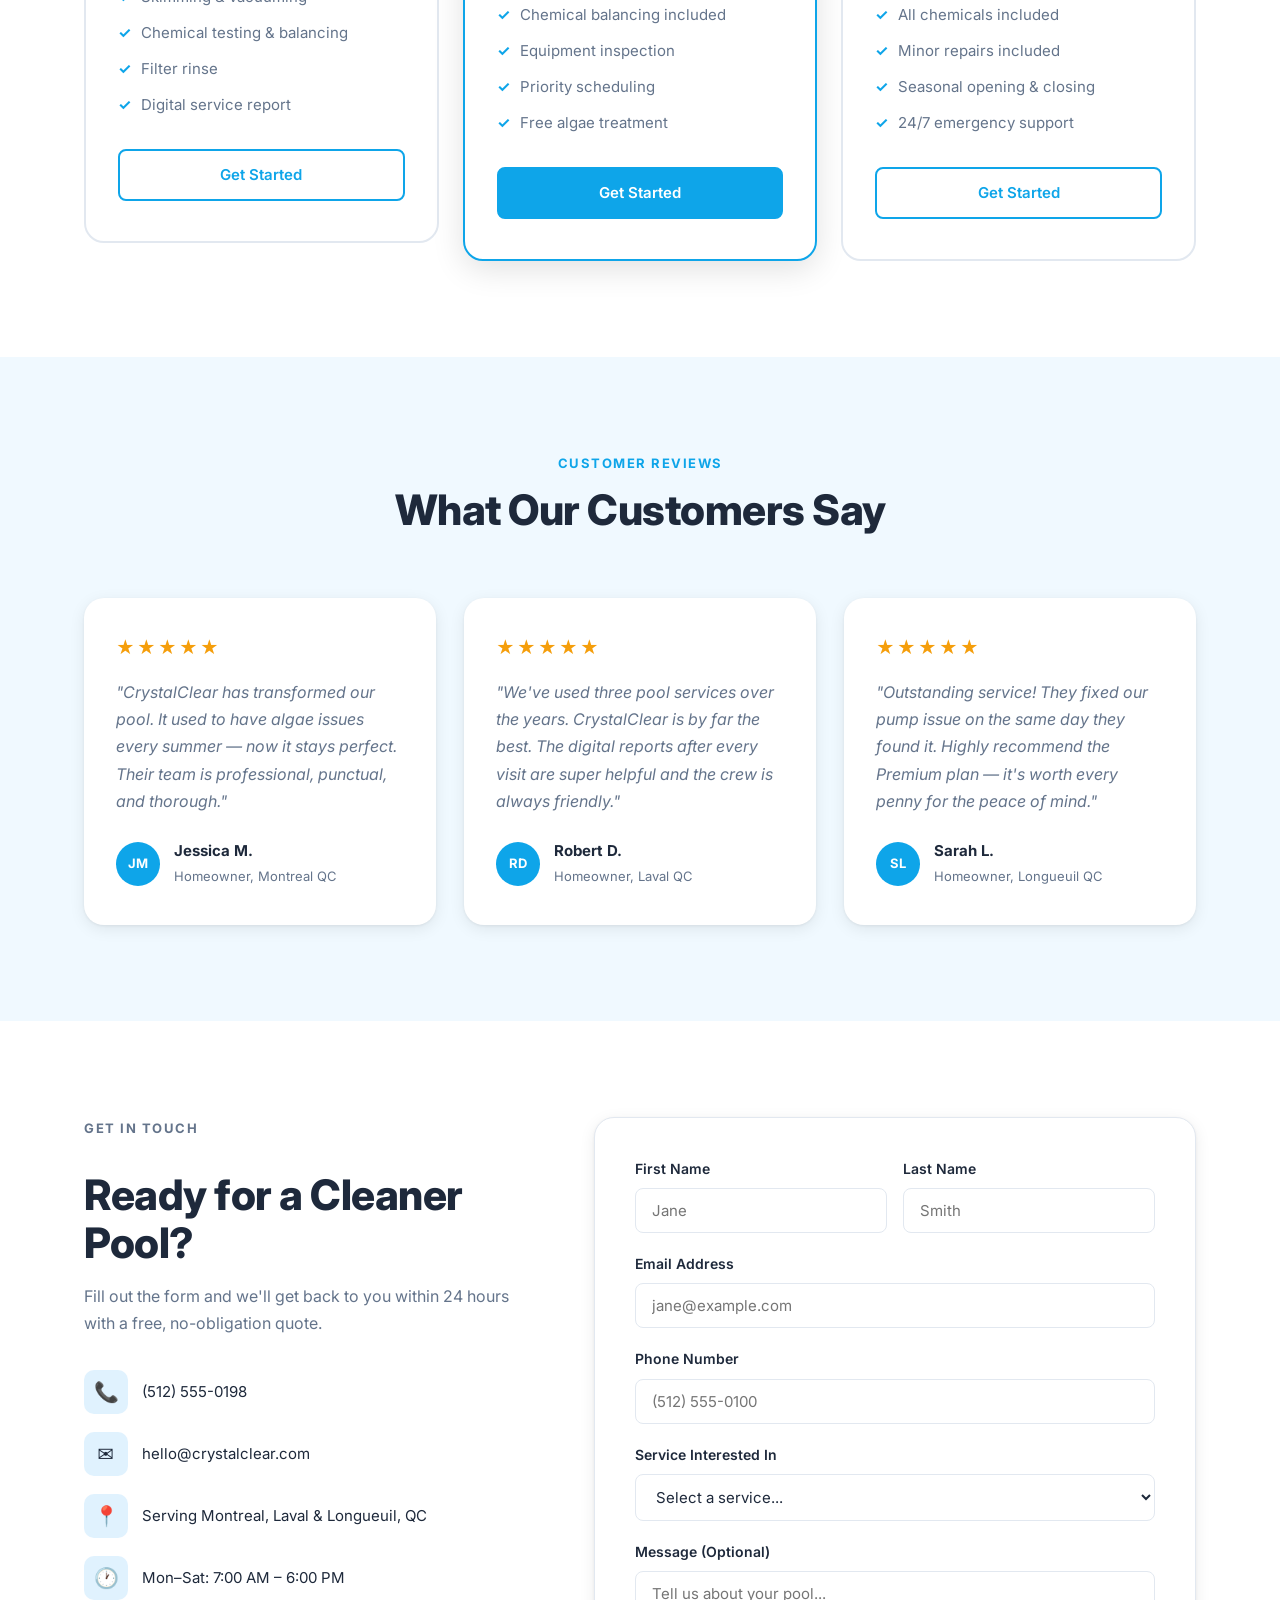
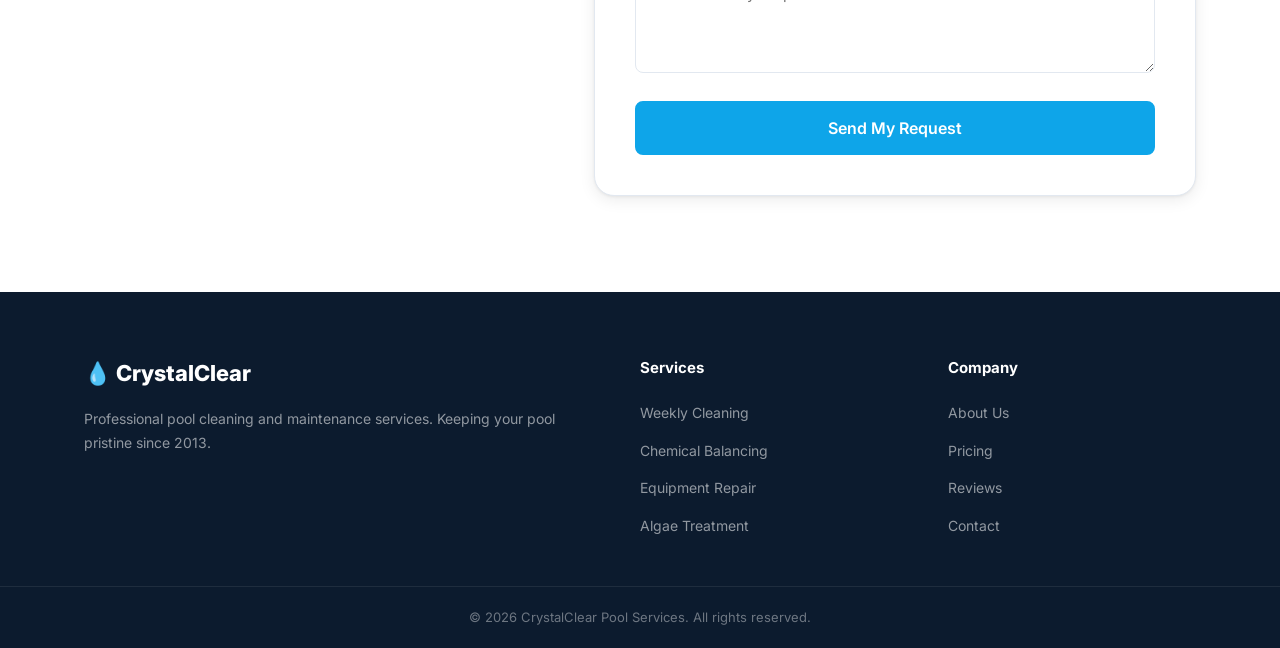
==== commit 01e672cb: "Update service area to Montreal, QC https://claude.ai/code/session_01DUig6f2nJJLa5SsEvYV4YV" ====
--- a/index.html
+++ b/index.html
@@ -204,7 +204,7 @@
             <div class="testimonial-card__avatar">JM</div>
             <div>
               <strong>Jessica M.</strong>
-              <span>Homeowner, Austin TX</span>
+              <span>Homeowner, Montreal QC</span>
             </div>
           </div>
         </div>
@@ -215,7 +215,7 @@
             <div class="testimonial-card__avatar">RD</div>
             <div>
               <strong>Robert D.</strong>
-              <span>Homeowner, Dallas TX</span>
+              <span>Homeowner, Laval QC</span>
             </div>
           </div>
         </div>
@@ -226,7 +226,7 @@
             <div class="testimonial-card__avatar">SL</div>
             <div>
               <strong>Sarah L.</strong>
-              <span>Homeowner, Houston TX</span>
+              <span>Homeowner, Longueuil QC</span>
             </div>
           </div>
         </div>
@@ -253,7 +253,7 @@
             </li>
             <li>
               <span class="contact__icon">📍</span>
-              <span>Serving Austin, Dallas &amp; Houston, TX</span>
+              <span>Serving Montreal, Laval &amp; Longueuil, QC</span>
             </li>
             <li>
               <span class="contact__icon">🕐</span>
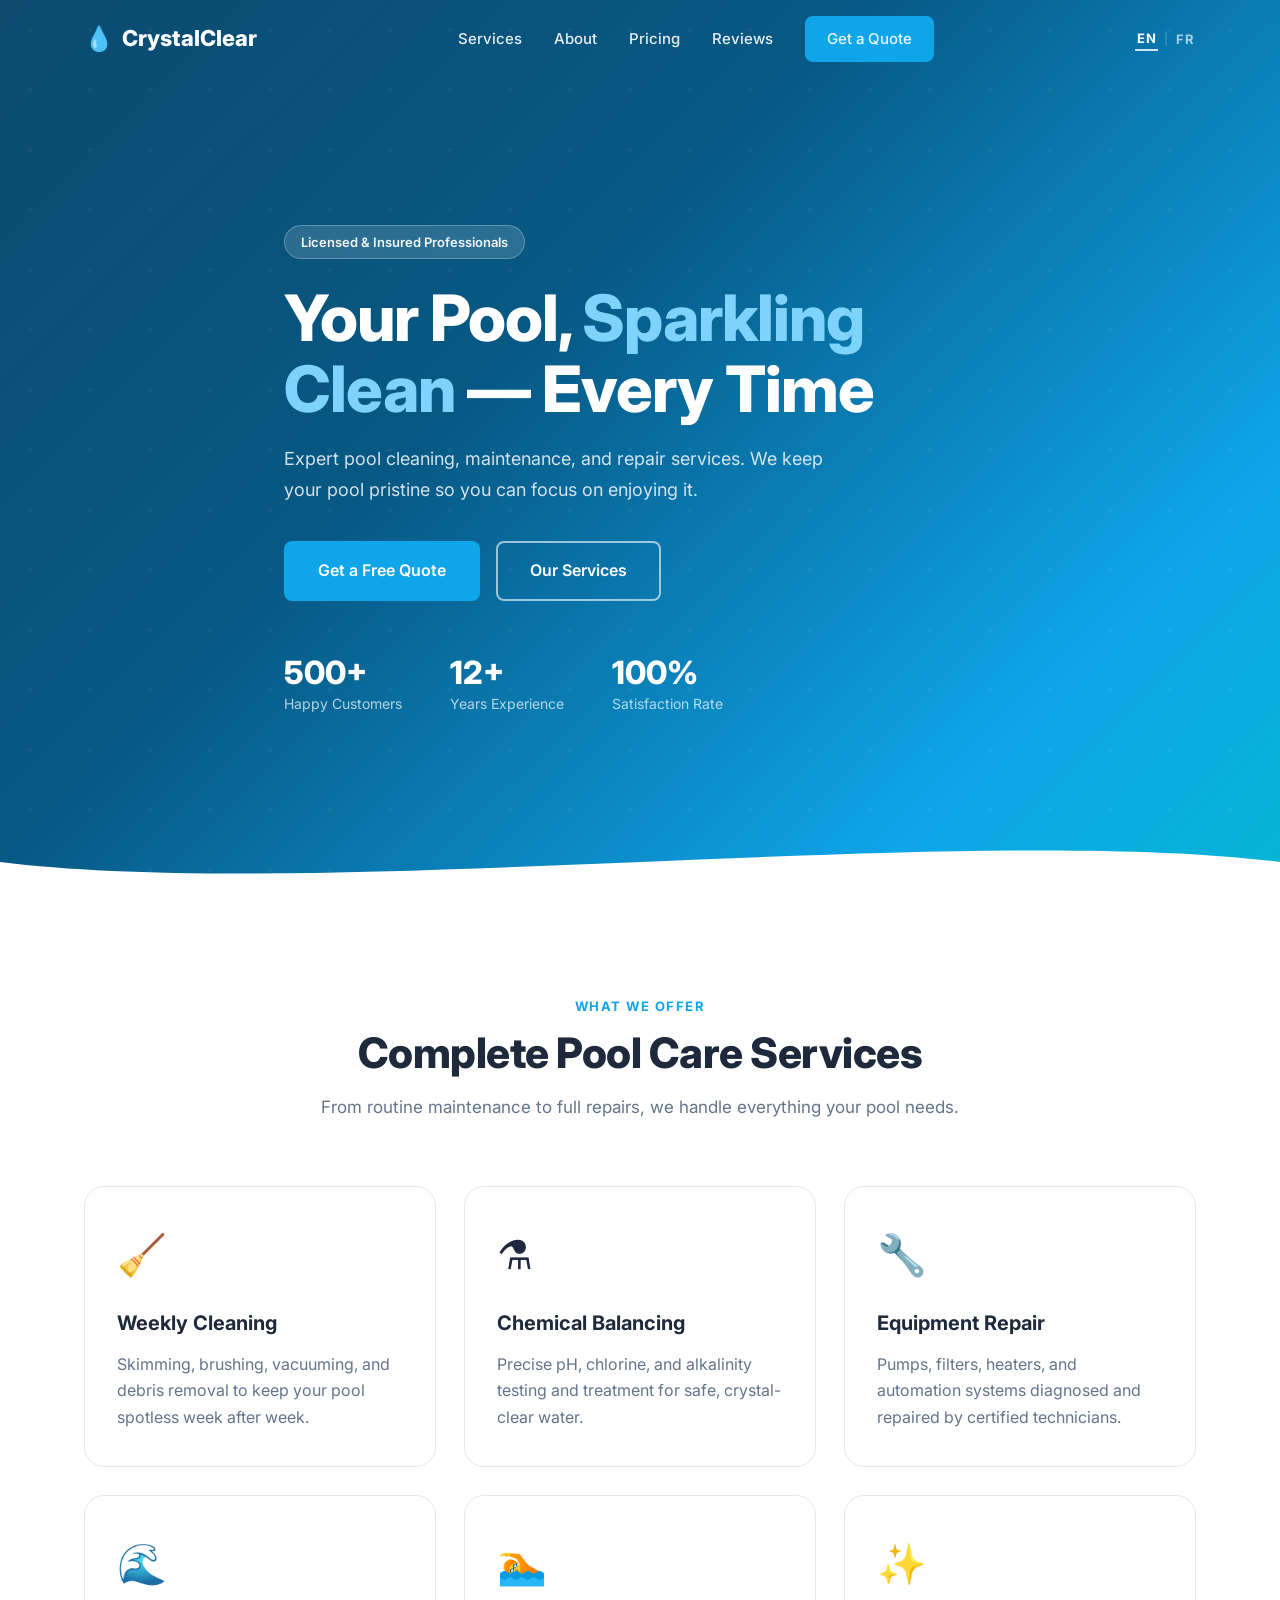
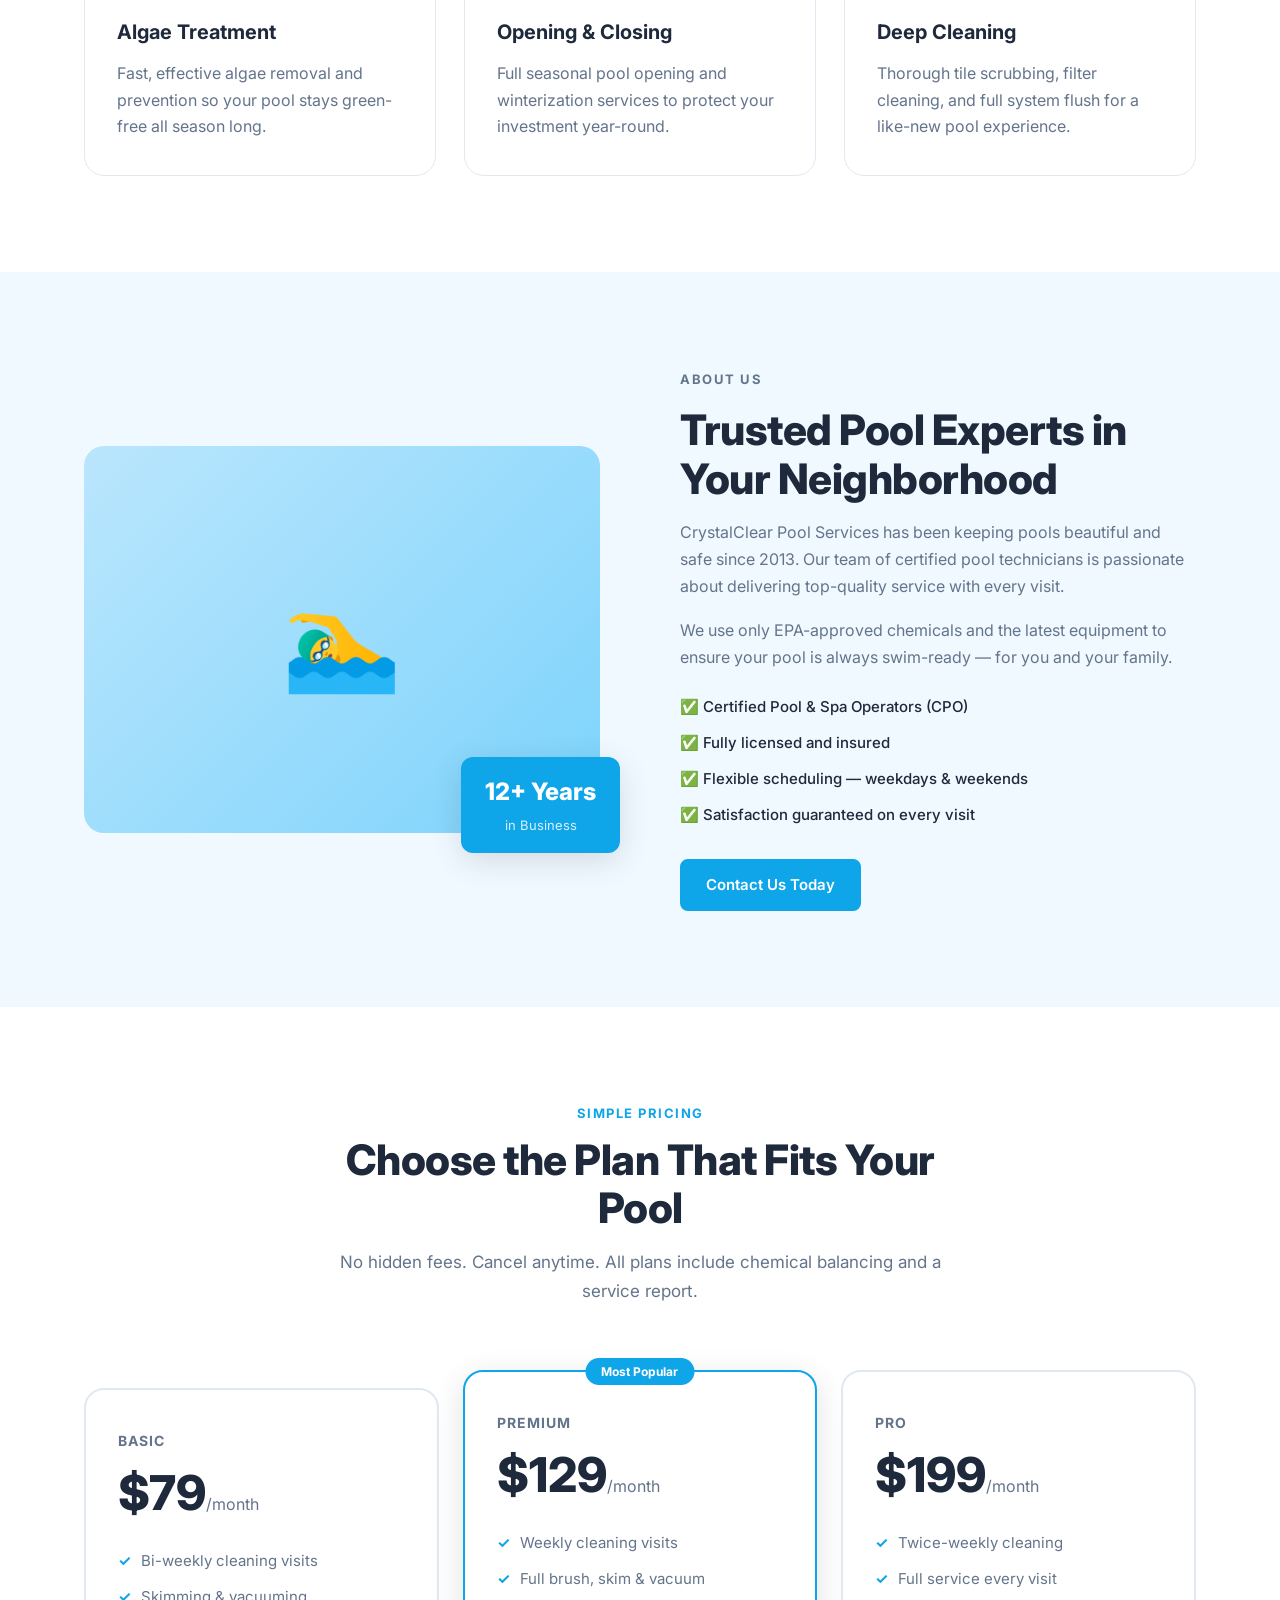
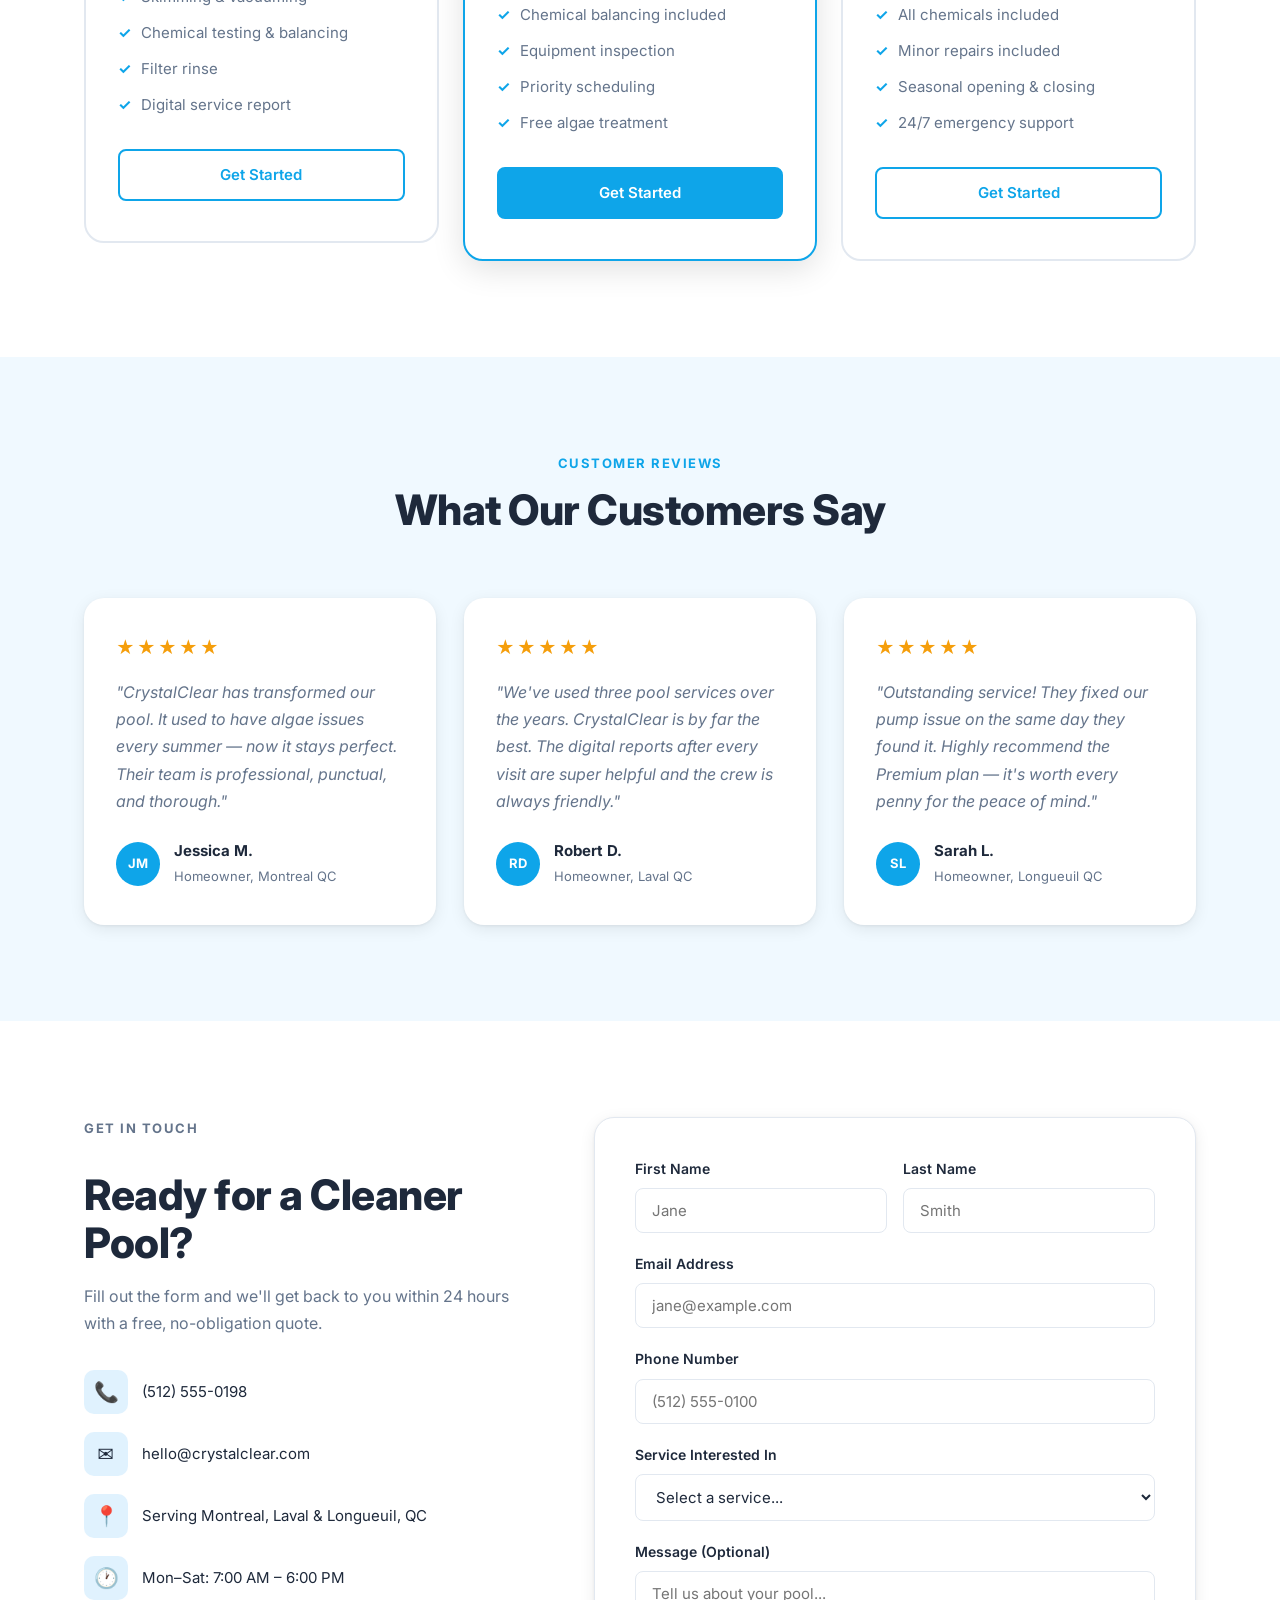
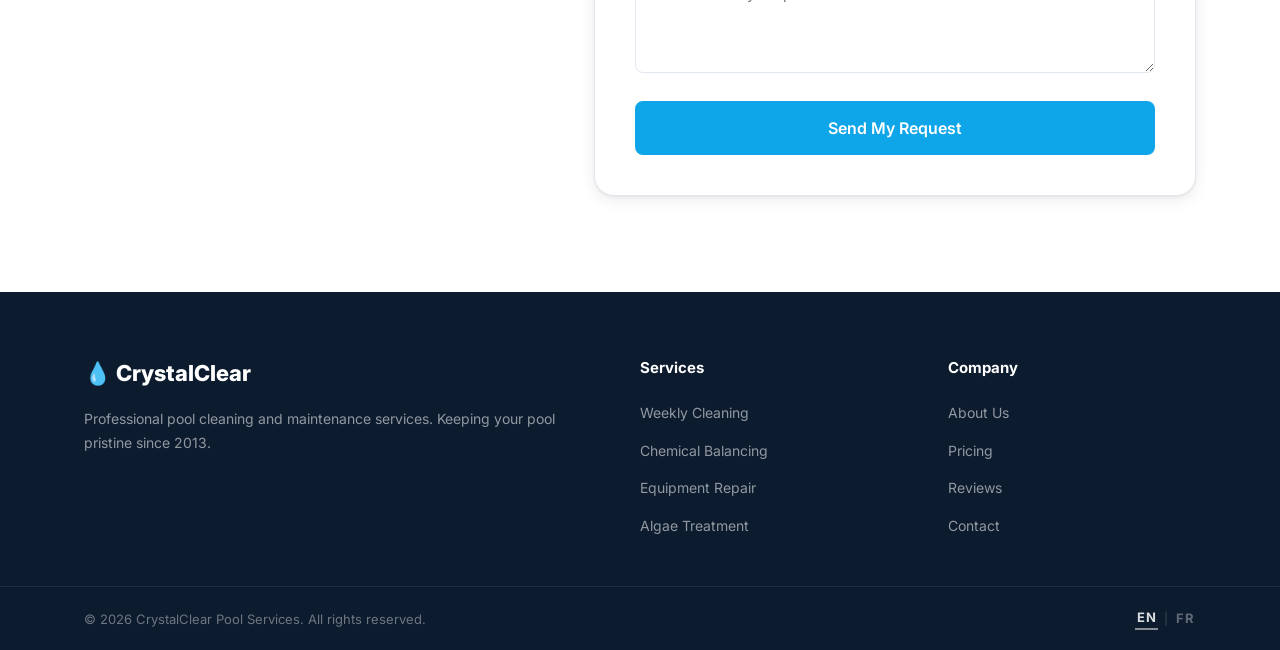
==== commit 18c10c40: "Add French version of website with bilingual language selector - Create index-fr.html with full Fren" ====
--- a/index.html
+++ b/index.html
@@ -1,5 +1,5 @@
 <!DOCTYPE html>
-<html lang="en">
+<html lang="en" dir="ltr">
 <head>
   <meta charset="UTF-8" />
   <meta name="viewport" content="width=device-width, initial-scale=1.0" />
@@ -25,6 +25,11 @@
         <li><a href="#testimonials">Reviews</a></li>
         <li><a href="#contact" class="btn btn--nav">Get a Quote</a></li>
       </ul>
+      <div class="lang-switcher">
+        <a href="index.html" class="lang-switcher__btn lang-switcher__btn--active" aria-current="true">EN</a>
+        <span class="lang-switcher__divider">|</span>
+        <a href="index-fr.html" class="lang-switcher__btn">FR</a>
+      </div>
       <button class="nav__toggle" id="navToggle" aria-label="Toggle menu">
         <span></span><span></span><span></span>
       </button>
@@ -333,8 +338,13 @@
       </div>
     </div>
     <div class="footer__bottom">
-      <div class="container">
+      <div class="container footer__bottom-inner">
         <p>&copy; 2026 CrystalClear Pool Services. All rights reserved.</p>
+        <div class="lang-switcher lang-switcher--footer">
+          <a href="index.html" class="lang-switcher__btn lang-switcher__btn--active" aria-current="true">EN</a>
+          <span class="lang-switcher__divider">|</span>
+          <a href="index-fr.html" class="lang-switcher__btn">FR</a>
+        </div>
       </div>
     </div>
   </footer>
--- a/styles.css
+++ b/styles.css
@@ -177,6 +177,75 @@
   transition: var(--transition);
 }
 .nav.scrolled .nav__toggle span { background: var(--color-text); }
+
+/* ===========================
+   Language Switcher
+=========================== */
+.lang-switcher {
+  display: flex;
+  align-items: center;
+  gap: 6px;
+}
+
+.lang-switcher__btn {
+  font-size: 13px;
+  font-weight: 700;
+  letter-spacing: .5px;
+  color: rgba(255,255,255,.65);
+  padding: 4px 2px;
+  transition: color var(--transition);
+  line-height: 1;
+}
+.lang-switcher__btn:hover {
+  color: var(--color-white);
+}
+.lang-switcher__btn--active {
+  color: var(--color-white);
+  border-bottom: 2px solid rgba(255,255,255,.8);
+}
+
+.nav.scrolled .lang-switcher__btn {
+  color: var(--color-text-muted);
+}
+.nav.scrolled .lang-switcher__btn:hover {
+  color: var(--color-primary);
+}
+.nav.scrolled .lang-switcher__btn--active {
+  color: var(--color-primary);
+  border-bottom-color: var(--color-primary);
+}
+
+.lang-switcher__divider {
+  font-size: 12px;
+  color: rgba(255,255,255,.3);
+  user-select: none;
+}
+.nav.scrolled .lang-switcher__divider {
+  color: var(--color-border);
+}
+
+/* Footer language switcher */
+.lang-switcher--footer .lang-switcher__btn {
+  color: rgba(255,255,255,.35);
+}
+.lang-switcher--footer .lang-switcher__btn:hover {
+  color: var(--color-white);
+}
+.lang-switcher--footer .lang-switcher__btn--active {
+  color: rgba(255,255,255,.85);
+  border-bottom-color: rgba(255,255,255,.5);
+}
+.lang-switcher--footer .lang-switcher__divider {
+  color: rgba(255,255,255,.2);
+}
+
+.footer__bottom-inner {
+  display: flex;
+  align-items: center;
+  justify-content: space-between;
+  gap: 16px;
+  flex-wrap: wrap;
+}
 
 /* ===========================
    Hero
